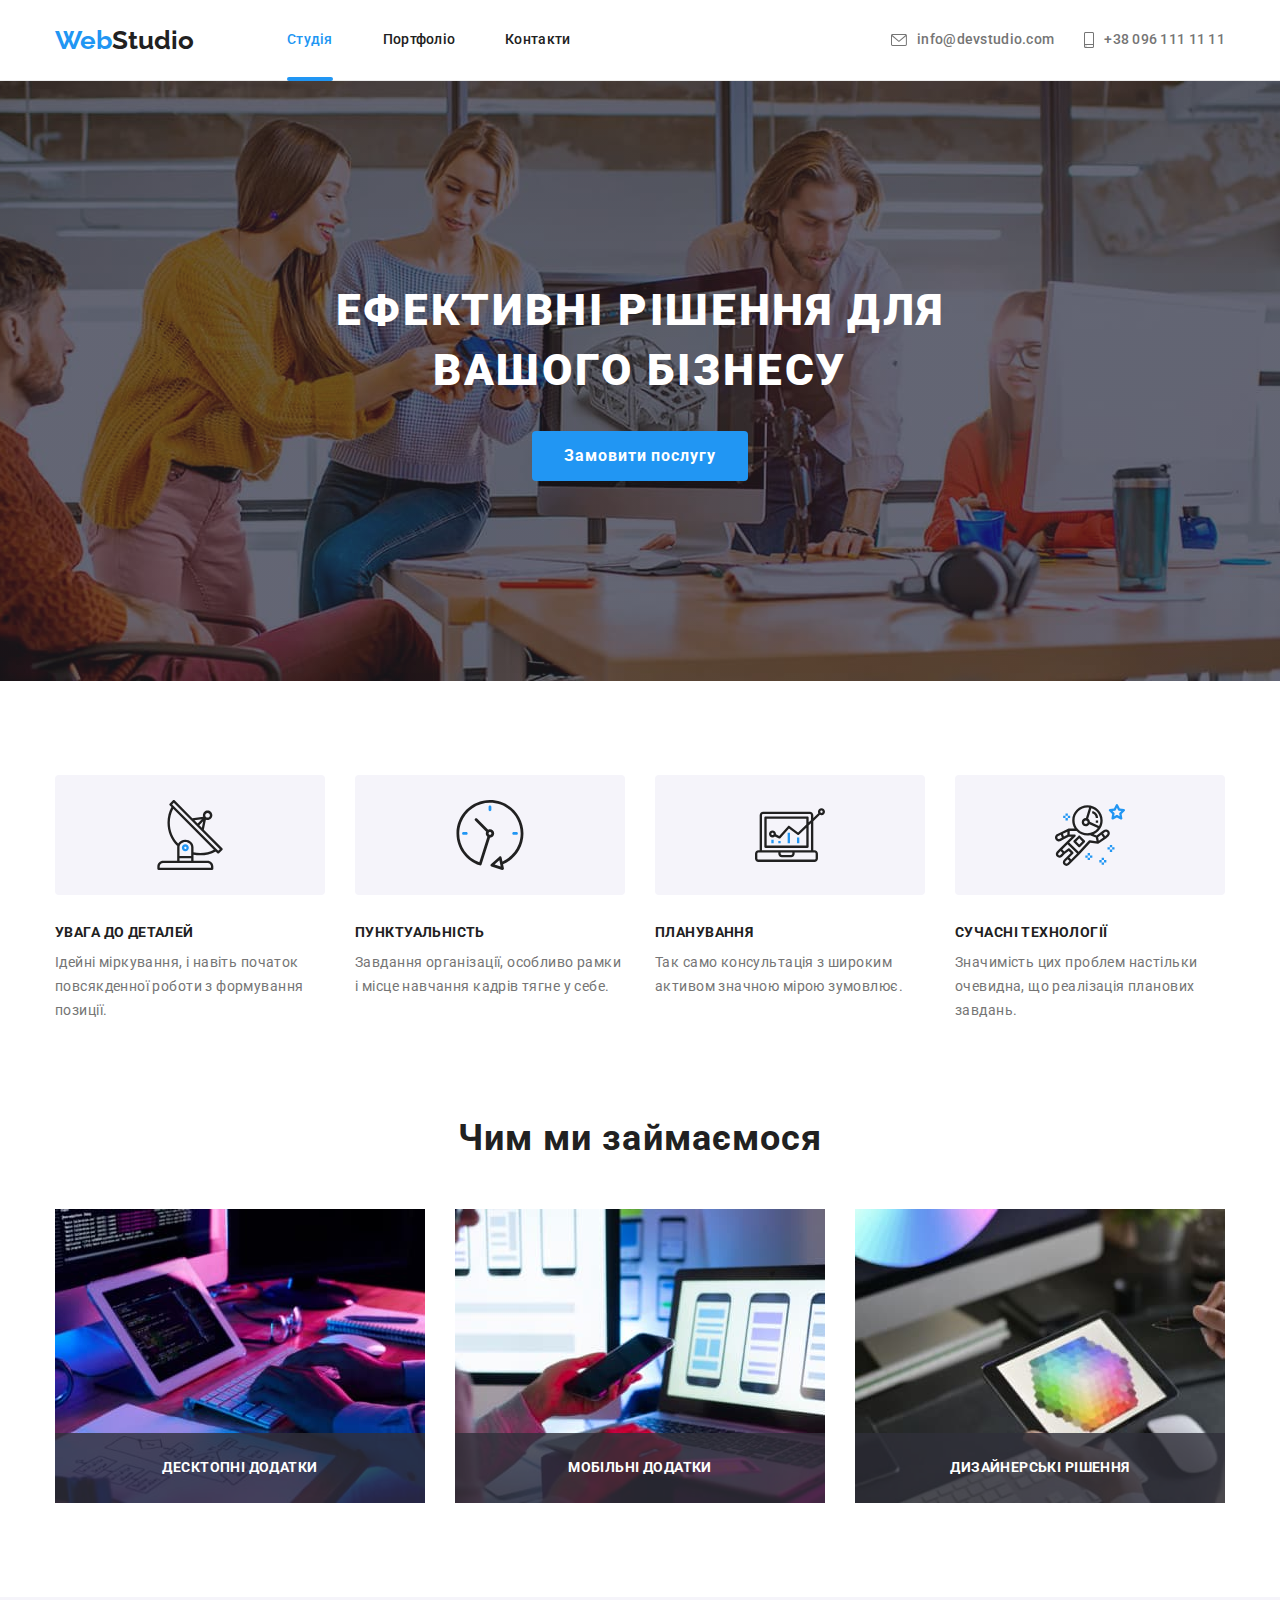
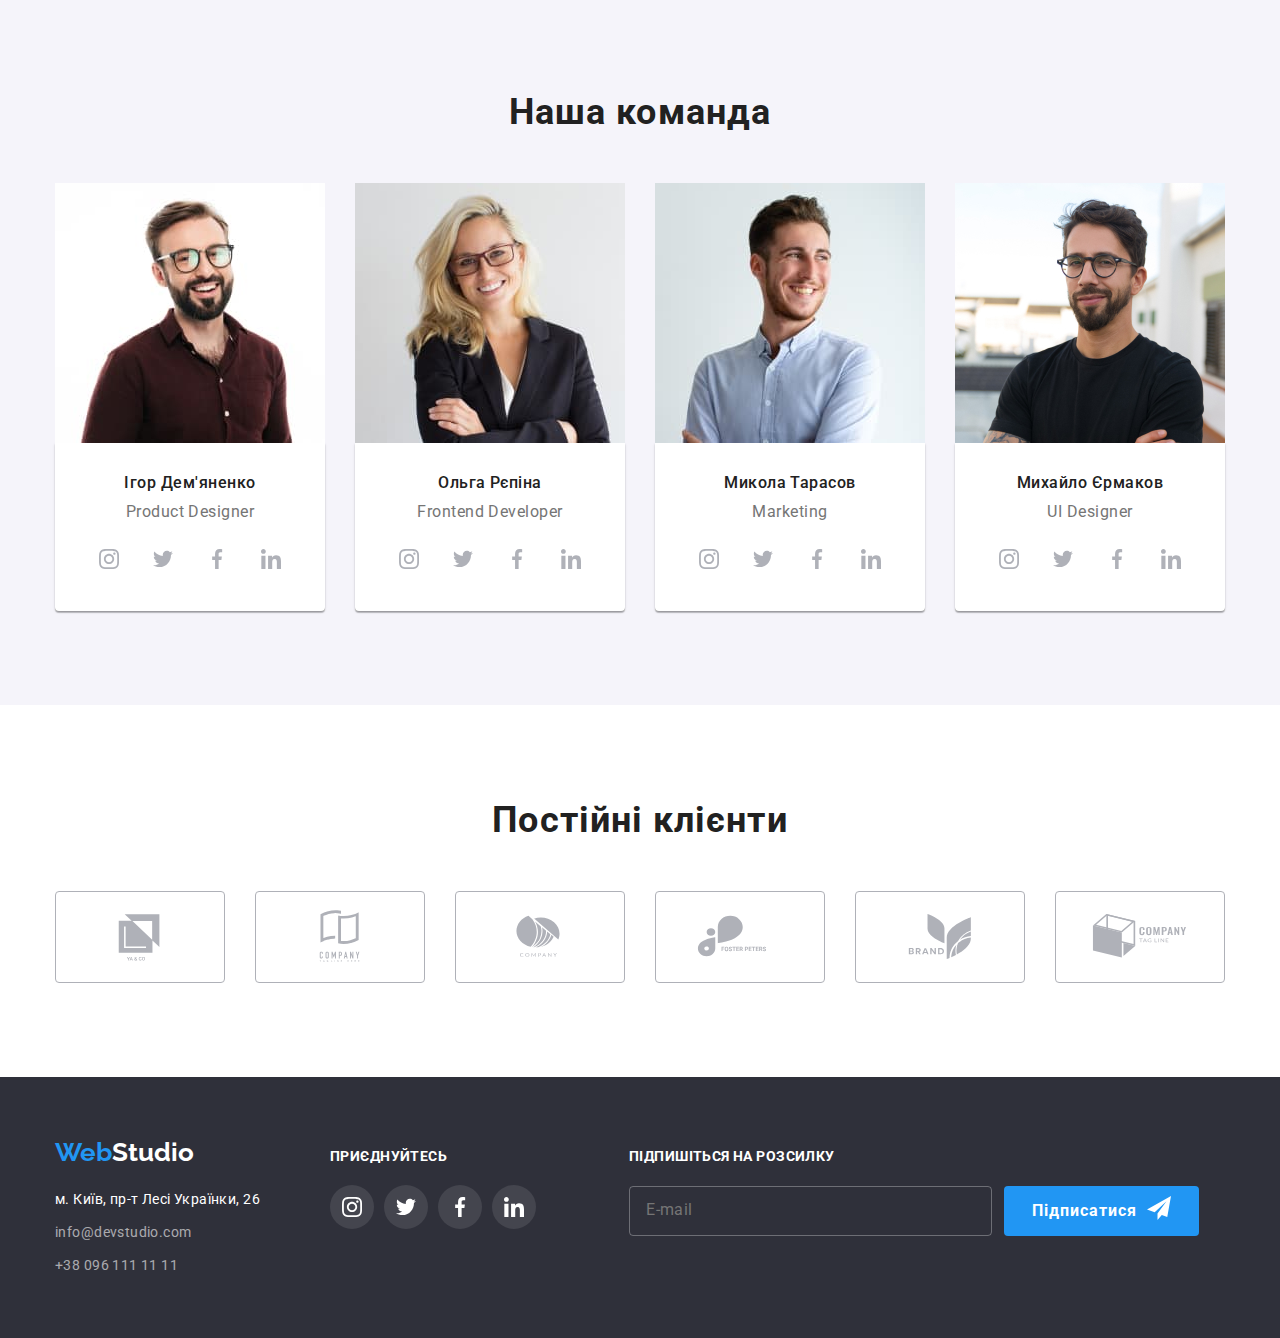
==== index.html @ a30bb97e "day one" ====
<!DOCTYPE html>
<html lang="uk">
  <head>
    <meta charset="UTF-8" />
    <meta http-equiv="X-UA-Compatible" content="IE=edge" />
    <meta name="viewport" content="width=device-width, initial-scale=1.0" />
    <title lang="en">Document</title>
    <link rel="preconnect" href="https://fonts.googleapis.com" />
    <link rel="preconnect" href="https://fonts.gstatic.com" crossorigin />
    <link
      href="https://fonts.googleapis.com/css2?family=Raleway:wght@700&family=Roboto:wght@400;500;700;900&display=swap"
      rel="stylesheet"
    />
    <link
      rel="stylesheet"
      href="https://cdnjs.cloudflare.com/ajax/libs/modern-normalize/1.1.0/modern-normalize.min.css"
    />
    <link rel="stylesheet" href="./css/styles.css" />
  </head>
  <body class="page">
    <header class="page-heder">
      <div class="container-heder container">
        <nav class="page-nav">
          <a href="./index.html" lang="en" class="logo-heder logo link"
            >Web<span class="logo-black">Studio</span></a
          >
          <ul class="site-nav list">
            <li class="menu-item item">
              <a href="" class="menu-link link current">Студія</a>
            </li>
            <li class="menu-item item">
              <a href="./portfolio.html" class="menu-link link">Портфоліо</a>
            </li>
            <li class="menu-item item">
              <a href="" class="menu-link link">Контакти</a>
            </li>
          </ul>
        </nav>
        <ul class="auth-nav list">
          <li class="auth-item">
            <a href="mailto:info@devstudio.com" class="auth-link link"
              ><svg class="auth-icon mail-icon"><use href="./images/symbol-defsnev.svg#icon-mail"></use></svg>info@devstudio.com</a
            >
          </li>
          <li class="auth-item">
            <a href="tel:+380961111111" class="auth-link link"
              ><svg class="auth-icon phone-icon"><use href="./images/symbol-defsnev.svg#icon-phone"></use></svg>+38 096 111 11 11</a
            >
          </li>
        </ul>
      </div>
    </header>
    <main>
      <section class="hero">
          <h1 class="hero-title">Ефективні рішення для вашого бізнесу</h1>
          <button type="button" class="button-hero button " data-modal-open>
            Замовити послугу
          </button>
      </section>
      <section class="peculiarities section">
        <div class="container-peculiarities container">
          <h2 class="peculiarities-title section-title visually-hidden">
            Особливості
          </h2>
          <ul class="peculiarities-list list">
            <li class="peculiarities-item">
              <div class="item-container">
                <svg class="peculiarites-icon"><use href="./images/symbol-defs.svg#icon-antenna"></use></svg></div>
              <h3 class="peculiarities-item-subtitle subtitle">
                увага до деталей
              </h3>
              <p class="peculiarities-item-text text">
                Ідейні міркування, і навіть початок повсякденної роботи з
                формування позиції.
              </p>
            </li>
            <li class="peculiarities-item">
              <div class="item-container">
                <svg class="peculiarites-icon"><use href="./images/symbol-defs.svg#icon-clock"></use></svg></div>
              <h3 class="peculiarities-item-subtitle subtitle">
                пунктуальність
              </h3>
              <p class="peculiarities-item-text text">
                Завдання організації, особливо рамки і місце навчання кадрів
                тягне у себе.
              </p>
            </li>
            <li class="peculiarities-item">
              <div class="item-container">
                <svg class="peculiarites-icon"><use href="./images/symbol-defs.svg#icon-diagram"></use></svg></div>
              <h3 class="peculiarities-item-subtitle subtitle">планування</h3>
              <p class="peculiarities-item-text text">
                Так само консультація з широким активом значною мірою зумовлює.
              </p>
            </li>
            <li class="peculiarities-item">
              <div class="item-container">
                <svg class="peculiarites-icon"><use href="./images/symbol-defs.svg#icon-astronaut"></use></svg></div>
              <h3 class="peculiarities-item-subtitle subtitle">
                сучасні технології
              </h3>
              <p class="peculiarities-item-text text">
                Значимість цих проблем настільки очевидна, що реалізація
                планових завдань.
              </p>
            </li>
          </ul>
        </div>
      </section>
      <section class="about-work section">
        <div class="container">
          <h2 class="about-work-title section-title">Чим ми займаємося</h2>
          <ul class="about-work-list list">
            <li class="about-work-item">
              <div class="thumb"><img
                class="about-work-img"
                src="./images/boxone.jpg"
                alt="співробітник працюе за компьтером"
                width="370"
              />
            <P class="thumb-text">Десктопні додатки</P>
          </div>
            </li>
            <li class="about-work-item">
              <div class="thumb"><img
                class="about-work-img"
                src="./images/boxtwo.jpg"
                alt="співробітник працюе у телефоні"
                width="370"
              />
            <P class="thumb-text">Мобільні додатки</P>
          </div>
            </li>
            <li class="about-work-item">
              <div class="thumb"><img
                class="about-work-img"
                src="./images/boxthree.jpg"
                alt="співробітник працюе у планшеті"
                width="370"
              />
            <P class="thumb-text">Дизайнерські рішення</P>
          </div>
            </li>
          </ul>
        </div>
      </section>
      <section class="our-team section">
        <div class="container">
          <h2 class="our-team-title section-title">Наша команда</h2>
          <ul class="our-team-list list">
            <li class="our-team-item">
              <img
                src="./images/teamone.jpg"
                alt="фото працівника"
                width="270"
                class="our-team-img"
              />
            <div class="team">
                <h3 class="our-team-subtitle subtitle">Ігор Дем'яненко</h3>
                <p lang="en" class="our-team-text text">Product Designer</p>
              <ul class="network-list list">
                <li class="network-item"><a class="network-link" href=""><svg class="network-icon" width="20" height="20">
                  <use href="./images/symbol-defs.svg#icon-instagram"></use>
                </svg></a></li>
                <li class="network-item"><a class="network-link" href=""><svg class="network-icon" width="20" height="20">
                  <use href="./images/symbol-defs.svg#icon-twitter"></use>
                </svg></a></li>
                <li class="network-item"><a class="network-link" href=""><svg class="network-icon" width="20" height="20">
                  <use href="./images/symbol-defs.svg#icon-facebook"></use>
                </svg></a></li>
                <li class="network-item"><a class="network-link" href=""><svg class="network-icon" width="20" height="20">
                  <use href="./images/symbol-defs.svg#icon-linkedin"></use>
                </svg></a></li>
              </ul>
            </div>
            </li>
            <li class="our-team-item">
              <img
                src="./images/teamtwo.jpg"
                alt="фото працівника"
                width="270"
                class="our-team-img"
              />
              <div class="team">
                <h3 class="our-team-subtitle subtitle">Ольга Рєпіна</h3>
                <p lang="en" class="our-team-text text">Frontend Developer</p>
                <ul class="network-list list">
                  <li class="network-item"><a class="network-link" href=""><svg class="network-icon" width="20" height="20">
                    <use href="./images/symbol-defs.svg#icon-instagram"></use>
                  </svg></a></li>
                  <li class="network-item"><a class="network-link" href=""><svg class="network-icon" width="20" height="20">
                    <use href="./images/symbol-defs.svg#icon-twitter"></use>
                  </svg></a></li>
                  <li class="network-item"><a class="network-link" href=""><svg class="network-icon" width="20" height="20">
                    <use href="./images/symbol-defs.svg#icon-facebook"></use>
                  </svg></a></li>
                  <li class="network-item"><a class="network-link" href=""><svg class="network-icon" width="20" height="20">
                    <use href="./images/symbol-defs.svg#icon-linkedin"></use>
                  </svg></a></li>
                 </ul>
              </div>
            </li>
            <li class="our-team-item">
              <img
                src="./images/teamthree.jpg"
                alt="фото працівника"
                width="270"
                class="our-team-img"
              />
              <div class=" team">
                <h3 class="our-team-subtitle subtitle">Микола Тарасов</h3>
                <p lang="en" class="our-team-text text">Marketing</p>
                <ul class="network-list list">
                  <li class="network-item"><a class="network-link" href=""><svg class="network-icon" width="20" height="20">
                    <use href="./images/symbol-defs.svg#icon-instagram"></use>
                  </svg></a></li>
                  <li class="network-item"><a class="network-link" href=""><svg class="network-icon" width="20" height="20">
                    <use href="./images/symbol-defs.svg#icon-twitter"></use>
                  </svg></a></li>
                  <li class="network-item"><a class="network-link" href=""><svg class="network-icon" width="20" height="20">
                    <use href="./images/symbol-defs.svg#icon-facebook"></use>
                  </svg></a></li>
                  <li class="network-item"><a class="network-link" href=""><svg class="network-icon" width="20" height="20">
                    <use href="./images/symbol-defs.svg#icon-linkedin"></use>
                  </svg></a></li>
                 </ul>
              </div>
            </li>
            <li class="our-team-item">
              <img
                src="./images/teamfour.jpg"
                alt="фото працівника"
                width="270"
                class="our-team-img"
              />
              <div class="team">
                <h3 class="our-team-subtitle subtitle">Михайло Єрмаков</h3>
                <p lang="en" class="our-team-text text">UI Designer</p>
                <ul class="network-list list">
                  <li class="network-item"><a class="network-link" href="#"><svg class="network-icon" width="20" height="20">
                    <use href="./images/symbol-defs.svg#icon-instagram"></use>
                  </svg></a></li>
                  <li class="network-item"><a class="network-link" href="#"><svg class="network-icon" width="20" height="20">
                    <use href="./images/symbol-defs.svg#icon-twitter"></use>
                  </svg></a></li>
                  <li class="network-item"><a class="network-link" href="#"><svg class="network-icon" width="20" height="20">
                    <use href="./images/symbol-defs.svg#icon-facebook"></use>
                  </svg></a></li>
                  <li class="network-item"><a class="network-link" href="#"><svg class="network-icon" width="20" height="20">
                    <use href="./images/symbol-defs.svg#icon-linkedin"></use>
                  </svg></a></li>
                 </ul>
              </div>
            </li>
          </ul>
        </div>
      </section>
      <section class="clients-sectoin section">
        <div class="clients-container container">
          <h2 class="section-title">Постійні клієнти</h2>
          <ul class="clients-list list">
            <li class="clients-item"><a class="clients-link" href="#"><svg class="clients-icon" width="106" height="60">
              <use href="./images/symbol-defs.svg#icon-Logoone"></use>
            </svg></a></li>
            <li class="clients-item"><a class="clients-link" href="#"><svg class="clients-icon" width="106" height="60">
              <use href="./images/symbol-defs.svg#icon-Logotwo"></use>
            </svg></a></li>
            <li class="clients-item"><a class="clients-link" href="#"><svg class="clients-icon" width="106" height="60">
              <use href="./images/symbol-defs.svg#icon-Logothree"></use>
            </svg></a></li>
            <li class="clients-item"><a class="clients-link" href="#"><svg class="clients-icon" width="106" height="60">
              <use href="./images/symbol-defs.svg#icon-Logofour"></use>
            </svg></a></li>
            <li class="clients-item"><a class="clients-link" href="#"><svg class="clients-icon" width="106" height="60">
              <use href="./images/symbol-defs.svg#icon-Logofive"></use>
            </svg></a></li>
            <li class="clients-item"><a class="clients-link" href="#"><svg class="clients-icon" width="106" height="60"> 
              <use href="./images/symbol-defs.svg#icon-Logosix"></use>
            </svg></a></li>
          </ul>
        </div>
      </section>
    </main>
    <footer class="footer">
      <div class="container-footer-general container">
      <div class="container-footer">
        <a href="/" lang="en" class="footer-logo logo link"
          >Web<span class="logo-white">Studio</span></a
        >
        <address class="footer-address address">
          <ul class="address-list list">
            <li class="address-item">
              <a
                href="https://goo.gl/maps/VT8MUBx5KfKZdJpg7"
                target="_blank"
                rel="noopener noreferrer"
                class="address-link link"
                >м. Київ, пр-т Лесі Українки, 26</a
              >
            </li>
            <li class="address-item">
              <a
                href="mailto:info@devstudio.com"
                class="address-link-mail address-link link"
                >info@devstudio.com</a
              >
            </li>
            <li class="address-item">
              <a
                href="tel:+380961111111"
                class="address-link-tel address-link link"
                >+38 096 111 11 11</a
              >
            </li>
          </ul>
        </address>
      </div>
      <div class="footer-networks">
        <p class="footer-networks-text text">Приєднуйтесь</p>
        <ul class="footer-networks-list network-list list">
          <li class="footer-networks-item network-item"><a class="footer-networks-link" href="#"><svg class="footer-networks-icon" width="20" height="20">
            <use href="./images/symbol-defs.svg#icon-instagram"></use>
          </svg></a></li>
          <li class="footer-networks-item network-item"><a class="footer-networks-link" href="#"><svg class="footer-networks-icon" width="20" height="20">
            <use href="./images/symbol-defs.svg#icon-twitter"></use>
          </svg></a></li>
          <li class="footer-networks-item network-item"><a class="footer-networks-link" href="#"><svg class="footer-networks-icon" width="20" height="20">
            <use href="./images/symbol-defs.svg#icon-facebook"></use>
          </svg></a></li>
          <li class="footer-networks-item network-item"><a class="footer-networks-link" href="#"><svg class="footer-networks-icon" width="20" height="20">
            <use href="./images/symbol-defs.svg#icon-linkedin"></use>
          </svg></a></li>
      </div>
      <form class="futer-form">
        <label class="futer-form-label">Підпишіться на розсилку
          <div class="block-futer-form">
            <input type="email" name="mail-futer" placeholder="E-mail" >
            <button type="submit" class="button-futer-form button">
               Підписатися 
               <svg class="futer-form-icon" width="24" height="24">
                <use href="./images/symbol-defs.svg#icon-send"></use>
               </svg>
            </button>
          </div>
        </label>
        
      </form>
    </div>
    </footer>
    <div class="backdrop is-hidden" data-modal>
      <div class="modal">
        <button type="button" class="button-modal button" data-modal-close>
          <svg class="icon-modal" width="18" height="18"><use href="./images/symbol-defs.svg#icon-close"></use></svg>
        </button>
        <strong class="backdrop-text text"> Залиште свої дані, ми вам передзвонимо </strong>
        <form class="backdrop-form">
        <div class="form-fild">
          <label class="backdrop-label">
            Ім'я
            <div class="backdrop-icon-wrap">
              <input type="text" name="name" class="backdrop-input">
              <svg class="backdrop-icon" width="18" height="18"><use href="/images/symbol-defs.svg#icon-person"></use></svg>
            </div>
          </label>
        </div>
        <div class="form-fild">
          <label  class="backdrop-label">
            Телефон
            <div class="backdrop-icon-wrap">
              <input type="tel" name="tel" class="backdrop-input">
              <svg class="backdrop-icon" width="18" height="18"><use href="/images/symbol-defs.svg#icon-phone-black"></use></svg>
            </div>
          </label>
        </div>
        <div class="form-fild">
          <label class="backdrop-label">
            Пошта
            <div class="backdrop-icon-wrap">
              <input type="email" name="email" class="backdrop-input">
              <svg class="backdrop-icon" width="18" height="18"><use href="/images/symbol-defs.svg#icon-email-black"></use></svg>
            </div>
          </label>
        </div>
        <label class="backdrop-label-textarea">
          Коментар
          <textarea class="backdrop-textarea" name="comment" placeholder="Введіть текст"></textarea>
        </label>
        <div class="backdrop-checkbox">
          <input type="checkbox" name="checkbox" id="policy">
          <label for="policy" > Погоджуюся з розсилкою та приймаю</label>
          <a href="#" class="backdrop-link">Умови договору</a>
        </div>
        <button type="submit" class="button-backdrop button">Відправити</button>
      </form>
      </div>
    </div>
    <script src="./js/modal.js"></script>
  </body>
</html>
---- css/styles.css ----
:root {
  --primary-font: "Roboto", sans-serif;
  --secondary-font: "Raleway", sans-serif;
  --primary-color: #ffffff;
  --acent-color: #2196f3;
  --acent-color-hover: #188ce8;
  --secondary-color: #2f303a;
  --section-time-color: #f5f4fa;
  --primary-text-color-dark: #757575;
  --primary-text-color-light: #ffffff;
  --secondary-text-color-dark: #212121;
  --secondary-text-color-light: #2196f3;
  --address-link-text-color: rgba(255, 255, 255, 0.6);
}

body {
  background-color: var(--primary-color);
  color: var(--primary-text-color-dark);
  font-family: var(--primary-font);
}
h1,
h2,
h3,
h4,
h5,
h6 {
  margin-top: 0;
  margin-bottom: 0;
}
p {
  margin-top: 0;
  margin-bottom: 0;
}
img {
  display: block;
}
.section {
  padding-top: 94px;
  padding-bottom: 94px;
}
.container {
  width: 1200px;
  padding-left: 15px;
  padding-right: 15px;
  margin-left: auto;
  margin-right: auto;
}
.list {
  list-style: none;
  padding: 0;
  margin: 0;
}
.link {
  text-decoration: none;
}
.button {
  font-family: inherit;
  border-radius: 4px;
  display:flex;
  justify-content: center;
  text-align: center;
  border: 0;
  cursor: pointer;
}
img {
  display: block;
}
.subtitle {
  color: var(--secondary-text-color-dark);
  margin-bottom: 10px;
}
.visually-hidden {
  position: absolute;
  white-space: nowrap;
  width: 1px;
  height: 1px;
  overflow: hidden;
  border: 0;
  padding: 0;
  clip: rect(0 0 0 0);
  clip-path: inset(50%);
  margin: -1px;
}
input {
  background-color: inherit;
  cursor: pointer;
}
/*    heder   */
.page-heder {
  border-bottom: 1px solid #ececec;
}
.container-heder {
  display: flex;
  align-items: center;
}
.logo {
  font-family: var(--secondary-font);
  font-weight: 700;
  font-size: 26px;
  line-height: 1.19;
  color: var(--secondary-text-color-light);
}
.logo-heder {
  display: block;
  margin-right: 93px;
}
.footer-logo {
  display: block;
}
.logo-black {
  color: var(--secondary-text-color-dark);
}
.site-nav {
  display: flex;
}
.site-nav .item:not(:last-child) {
  margin-right: 50px;
}
.link.current {
  color: var(--acent-color);
}
.menu-link {
  position: relative;
  display: block;
  padding: 32px 0;
  font-weight: 500;
  font-size: 14px;
  line-height: 1.14;
  letter-spacing: 0.02em;
  color: var(--secondary-text-color-dark);
  transition: color 250ms cubic-bezier(0.4, 0, 0.2, 1);
}
.menu-link:hover,
.menu-link:focus {
  color: var(--acent-color);
}
.menu-link.current::before {
  content: "";
  position: absolute;
  bottom: -1px;
  left: 0;
  width: 100%;
  height: 4px;
  background: var(--acent-color);
  border-radius: 2px;
}
.page-nav {
  display: flex;
  align-items: center;
}
.auth-nav {
  display: flex;
  justify-content: center;
  margin-left: auto;
}
.auth-item:not(:last-child) {
  margin-right: 30px;
}
.auth-item a {
  color: var(--primary-text-color-dark);
}
.auth-link {
  display: flex;
  justify-content: center;
  align-items: center;
  transition: color 250ms cubic-bezier(0.4, 0, 0.2, 1);
  font-weight: 500;
  font-size: 14px;
  line-height: 1.14;
  letter-spacing: 0.02em;
}
.auth-link:hover,
.auth-link:focus {
  color: var(--secondary-text-color-light);
}
.auth-icon {
  margin-right: 10px;
  fill: currentColor;
}
.mail-icon {
  width: 16px;
  height: 12px;
}
.phone-icon {
  width: 10px;
  height: 16px;
}

.hero {
  background-color: var(--secondary-color);
  text-align: center;
}
.hero-title {
  margin: 0 auto 30px;
  width: 696px;
  color: var(--primary-text-color-light);
  font-weight: 900;
  font-size: 44px;
  line-height: 1.36;
  letter-spacing: 0.06em;
  text-transform: uppercase;
}
.button-hero {
  cursor: pointer;
  margin: 0 auto;
  min-width: 216px;
  padding: 10px 32px;
  transition: background-color 250ms cubic-bezier(0.4, 0, 0.2, 1),
    box-shadow 250ms cubic-bezier(0.4, 0, 0.2, 1);
  font-weight: 700;
  font-size: 16px;
  line-height: 30px;
  letter-spacing: 0.06em;
  color: var(--primary-text-color-light);
  background-color: var(--acent-color);
}
.button-hero:hover,
.button-hero:focus {
  background-color: var(--acent-color-hover);
  box-shadow: 0px 4px 4px rgba(0, 0, 0, 0.15);
}

/*   section   */
.hero {
  padding: 200px 0;
  max-width: 1600px;
  height: 600px;
  margin-left: auto;
  margin-right: auto;
  background-image: linear-gradient(
      to right,
      rgba(47, 48, 58, 0.4),
      rgba(47, 48, 58, 0.4)
    ),
    url("../images/hero.jpg");
  background-repeat: no-repeat;
  background-position: center;
  background-size: cover;
}
/*---modal------*/
.backdrop {
  position: fixed;
  top: 0;
  left: 0;
  width: 100vw;
  height: 100vh;
  background-color: rgba(0, 0, 0, 0.2);
  transition: opacity 250ms cubic-bezier(0.4, 0, 0.2, 1),
    visibility 250ms cubic-bezier(0.4, 0, 0.2, 1);
}
.is-hidden {
  opacity: 0;
  visibility: hidden;
  pointer-events: none;
}
.modal {
  position: absolute;
  top: 50%;
  left: 50%;
  transform: translate(-50%, -50%) scale(1);
  transition: transform 250ms cubic-bezier(0.4, 0, 0.2, 1);
  width: 528px;
  min-height: 581px;
  padding: 40px;
  background: #ffffff;
  box-shadow: 0px 1px 3px rgba(0, 0, 0, 0.12), 0px 1px 1px rgba(0, 0, 0, 0.14),
    0px 2px 1px rgba(0, 0, 0, 0.2);
  border-radius: 4px;
}
.backdrop-form{
  width: 100%;
}
.button-modal {
  position: absolute;
  top: 8px;
  right: 8px;
  display: flex;
  justify-content: center;
  align-items: center;
  width: 30px;
  height: 30px;
  border-radius: 50%;
  color: #000000;
  background-color: inherit;
  border: 1px solid rgba(0, 0, 0, 0.1);
  cursor: pointer;
}
.icon-modal {
  fill: inherit;
  transition: fill 250ms cubic-bezier(0.4, 0, 0.2, 1);
}
.icon-modal:hover,
.icon-modal:focus {
  fill: var(--acent-color);
}
.backdrop.is-hidden .modal {
  transform: translate(-50%, -50%) scale(0);
}
.backdrop-icon-wrap {
  position: relative;
}
.backdrop-icon {
  position: absolute;
  top: 50%;
  left: 12px;
  transform: translateY(-50%);
  transition: fill 250ms cubic-bezier(0.4, 0, 0.2, 1);
}
.backdrop-text {
  margin-bottom: 12px;
  font-weight: 700;
  font-size: 20px;
  line-height: 1.15;
  text-align: center;
  letter-spacing: 0.03em;
  color: var(--secondary-text-color-dark);
}
.form-fild{
  margin-bottom: 10px;
}
.backdrop-label {
  font-size: 12px;
  line-height: 1.17;
  letter-spacing: 0.01em;
}
.backdrop-input {
  width: 100%;
  padding: 11px 42px;
  border: 1px solid rgba(33, 33, 33, 0.2);
  transition: border-color 250ms cubic-bezier(0.4, 0, 0.2, 1);
}
.backdrop-input:hover,
.backdrop-input:focus{
  border-color: var(--acent-color);
}
.backdrop-input:focus+.backdrop-icon,
.backdrop-input:hover+.backdrop-icon{
  fill: var(--acent-color);
}
.backdrop-label-textarea{
  display: flex;
  flex-direction: column;
  font-size: 12px;
line-height: 1.17;
letter-spacing: 0.01em;
}
.backdrop-textarea{
  cursor: pointer;
  padding: 12px 16px;
  height: 120px;
  margin-top: 20px;
  margin-bottom: 20px;
}
.backdrop-checkbox{
  display: flex;
  align-items: center;
  margin-bottom: 30px;
}
.backdrop-checkbox label{
  font-size: 14px;
  line-height: 1.71;
  letter-spacing: 0.03em;
}
.backdrop-link{
  font-size: 14px;
line-height: 1.71;
letter-spacing: 0.03em;
color: var(--acent-color);
}
.button-backdrop{
  font-weight: 700;
font-size: 16px;
line-height: 30px;
letter-spacing: 0.06em;
color: var(--primary-text-color-light);
background: var(--acent-color);
box-shadow: 0px 4px 4px rgba(0, 0, 0, 0.15);
transition: background-color 250ms cubic-bezier(0.4, 0, 0.2, 1);
margin: 0 auto;
padding: 10px 52px;
}
.button-backdrop:hover,
.button-backdrop:focus{
  background: var(--acent-color-hover);
}
.peculiarities {
  padding-bottom: 0;
}
.peculiarities-list {
  display: flex;
}
.peculiarities-item {
  width: 270px;
}
.peculiarities-list .peculiarities-item + .peculiarities-item {
  margin-left: 30px;
}
.item-container {
  width: 270px;
  height: 120px;
  display: flex;
  justify-content: center;
  align-items: center;

  background: #f5f4fa;
  border-radius: 4px;
  margin-bottom: 30px;
}
.peculiarites-icon {
  width: 70px;
  height: 70px;
  background-position: 50% 50%;
}
.peculiarities-item-subtitle {
  font-size: 14px;
  line-height: 1.14;
  letter-spacing: 0.03em;
  text-transform: uppercase;
}
.peculiarities-item-text {
  font-size: 14px;
  line-height: 1.71;
  letter-spacing: 0.03em;
}
.section-title {
  margin-bottom: 50px;
  font-size: 36px;
  line-height: 1.17;
  text-align: center;
  letter-spacing: 0.03em;
  color: var(--secondary-text-color-dark);
}
.thumb {
  position: relative;
}
.thumb-text {
  position: absolute;
  bottom: 0;
  left: 0;
  padding: 27px 0;
  width: 100%;
  font-weight: 700;
  font-size: 14px;
  line-height: 1.14;
  text-align: center;
  letter-spacing: 0.03em;
  text-transform: uppercase;
  background: rgba(47, 48, 58, 0.8);
  color: #ffffff;
}
.about-work-list {
  display: flex;
}
.about-work-list .about-work-item + .about-work-item {
  margin-left: 30px;
}
.our-team-list {
  display: flex;
}
.team {
  border-radius: 0px 0px 4px 4px;
  box-shadow: 0px 1px 3px rgba(0, 0, 0, 0.12), 0px 1px 1px rgba(0, 0, 0, 0.14),
    0px 2px 1px rgba(0, 0, 0, 0.2);
}
.our-team-list .our-team-item + .our-team-item {
  margin-left: 30px;
}
.our-team {
  background-color: var(--section-time-color);
}
.our-team-item {
  background-color: var(--primary-color);
}
.team {
  padding: 30px 0;
}
.network-list {
  display: flex;
}
.our-team-subtitle {
  font-weight: 500;
  font-size: 16px;
  line-height: 1.19;
  text-align: center;
  letter-spacing: 0.03em;
  text-align: center;
}
.our-team-text {
  font-size: 16px;
  line-height: 1.19;
  text-align: center;
  letter-spacing: 0.03em;
  text-align: center;
  margin-bottom: 16px;
}
.network-list {
  display: flex;
  justify-content: center;
  align-items: center;
  /*gap: 10px;*/
}
.network-item {
  width: 44px;
  height: 44px;
}
.network-link {
  display: flex;
  justify-content: center;
  align-items: center;
  transition: background-color 250ms cubic-bezier(0.4, 0, 0.2, 1),
    fill 250ms cubic-bezier(0.4, 0, 0.2, 1);
  width: 100%;
  height: 100%;
  border-radius: 50%;
  fill: #afb1b8;
}
.network-link:hover,
.network-link:focus {
  background-color: var(--acent-color);
  fill: var(--primary-color);
}
.network-list .network-item + .network-item {
  margin-left: 10px;
}
.clients-list {
  display: flex;
  justify-content: center;
  align-items: center;
}
.clients-item {
  width: 170px;
  height: 92px;
}
.clients-link {
  display: flex;
  justify-content: center;
  align-items: center;
  transition: fill 250ms cubic-bezier(0.4, 0, 0.2, 1),
    border-color 250ms cubic-bezier(0.4, 0, 0.2, 1);
  width: 100%;
  height: 100%;
  border: 1px solid #afb1b8;
  border-radius: 4px;
  fill: #afb1b8;
}
.clients-list .clients-item + .clients-item {
  margin-left: 30px;
}
.clients-link:hover,
.clients-link:focus {
  border: 1px solid var(--acent-color);
  fill: var(--acent-color);
}
/*   footer   */
.footer {
  background-color: var(--secondary-color);
  padding: 60px 0;
}
.container-footer-general {
  display: flex;
  align-items: baseline;
  justify-content: flex-start;
}
.container-footer {
  margin-right: 70px;
}
.footer-logo {
  margin-bottom: 20px;
}
.logo-white {
  color: var(--primary-text-color-light);
}
.address-list .address-item + .address-item {
  margin-top: 9px;
}
.address-link {
  font-style: normal;
  font-size: 14px;
  line-height: 1.71;
  letter-spacing: 0.03em;
  color: var(--primary-text-color-light);
  transition: color 250ms cubic-bezier(0.4, 0, 0.2, 1);
}
.address-link:hover,
.address-link:focus {
  color: var(--secondary-text-color-light);
}
.address-link-mail {
  color: var(--address-link-text-color);
}
.address-link-tel {
  color: var(--address-link-text-color);
}
.footer-networks {
  width: 206px;
}
.footer-networks-text {
  font-weight: 700;
  font-size: 14px;
  line-height: 1.14;
  letter-spacing: 0.03em;
  text-transform: uppercase;
  color: var(--primary-color);
  margin-bottom: 20px;
}
.footer-networks-link {
  display: flex;
  justify-content: center;
  align-items: center;
  transition: babackground-color 250ms cubic-bezier(0.4, 0, 0.2, 1);
  width: 100%;
  height: 100%;
  border-radius: 50%;
  fill: var(--primary-color);
  background-color: rgba(255, 255, 255, 0.1);
}
.footer-networks-link:hover,
.footer-networks-link:focus {
  background-color: #2196f3;
}
.futer-form {
  display: block;
  width: 570px;
}
.block-futer-form {
  display: flex;
  margin-top: 20px;
}
.futer-form-label {
  font-weight: 700;
  font-size: 14px;
  line-height: 1.14;
  letter-spacing: 0.03em;
  text-transform: uppercase;
  color: var(--primary-color);
}
.block-futer-form input {
  padding: 15px 16px;
  border: 1px solid rgba(255, 255, 255, 0.3);
  border-radius: 4px;
  width: 100%;
}
.block-futer-form input::placeholder {
  font-size: 16px;
  line-height: 1.25;
  letter-spacing: 0.03em;
  /*color: rgba(255, 255, 255, 0.6);*/
}
.futer-form {
  margin-left: 93px;
}
.button-futer-form {
  margin-left: 12px;
  padding: 10px 28px;
  font-weight: 700;
  font-size: 16px;
  line-height: 1.88;
  letter-spacing: 0.06em;
  color: var(--primary-text-color-light);
  background-color: var(--acent-color);
}
.futer-form-icon {
  margin-left: 10px;
}
/*--------portfolio------------*/
.portfolio-link {
  display: block;
  transition: box-shadow 250ms cubic-bezier(0.4, 0, 0.2, 1);
}
.portfolio-link:hover,
.portfolio-link:focus {
  box-shadow: 0px 1px 1px rgba(0, 0, 0, 0.12), 0px 4px 4px rgba(0, 0, 0, 0.06),
    1px 4px 6px rgba(0, 0, 0, 0.16);
}
.portfolio-nav-list {
  display: flex;
  justify-content: center;
  align-items: center;
  margin-bottom: 50px;
}
.portfolio-nav-list .portfolio-nav-item + .portfolio-nav-item {
  margin-left: 8px;
}
.portfolio-list {
  display: flex;
  flex-wrap: wrap;
}
.portfolio-item {
  width: calc((100% - 60px) / 3);
  margin-right: 30px;
  margin-bottom: 30px;
}
.portfolio-item:nth-last-child(-n + 3) {
  margin-bottom: 0;
}
.portfolio-item:nth-child(3n) {
  margin-right: 0;
}
.portfolio-button {
  transition: color 250ms cubic-bezier(0.4, 0, 0.2, 1),
    background-color 250ms cubic-bezier(0.4, 0, 0.2, 1),
    box-shadow 250ms cubic-bezier(0.4, 0, 0.2, 1);
  min-width: 73px;
  padding: 6px 22px;
  font-weight: 500;
  font-size: 16px;
  line-height: 1.6;
  letter-spacing: 0.03em;
  color: var(--secondary-text-color-dark);
  background-color: var(--section-time-color);
  cursor: pointer;
  border-radius: 4px;
}
.portfolio-button:hover,
.portfolio-button:focus {
  color: var(--primary-text-color-light);
  background-color: var(--acent-color);
  box-shadow: 0px 3px 1px rgba(0, 0, 0, 0.1), 0px 1px 2px rgba(0, 0, 0, 0.08),
    0px 2px 2px rgba(0, 0, 0, 0.12);
}
.portfolio-container {
  padding: 20px 24px;
}
.portfolio-item-subtitle {
  margin-bottom: 4px;
  font-size: 18px;
  line-height: 2;
  letter-spacing: 0.06em;
}
.portfolio-item-text {
  font-size: 16px;
  line-height: 1.88;
  letter-spacing: 0.03em;
  color: var(--primary-text-color-dark);
}
.portfolio-thumb {
  position: relative;
  overflow: hidden;
}
.portfolio-text {
  position: absolute;
  top: 0;
  margin: 0;
  height: 100%;
  transform: translateY(100%);
  transition: transform 250ms cubic-bezier(0.4, 0, 0.2, 1);
  font-size: 18px;
  line-height: 1.56;
  letter-spacing: 0.03em;
  color: var(--primary-color);
  padding: 63px 24px;
  background-color: var(--acent-color);
  overflow: auto;
  pointer-events: none;
}
.portfolio-link:hover .portfolio-text,
.portfolio-link:focus .portfolio-text {
  transform: translateY(0);
}

/* цвет основного текста #757575 */
/* вторичный цвет текста #212121 */
/* белый цвет #FFFFFF */
/* цвет акцента #2196F3*/
/* ченый для логотипа #000000 */
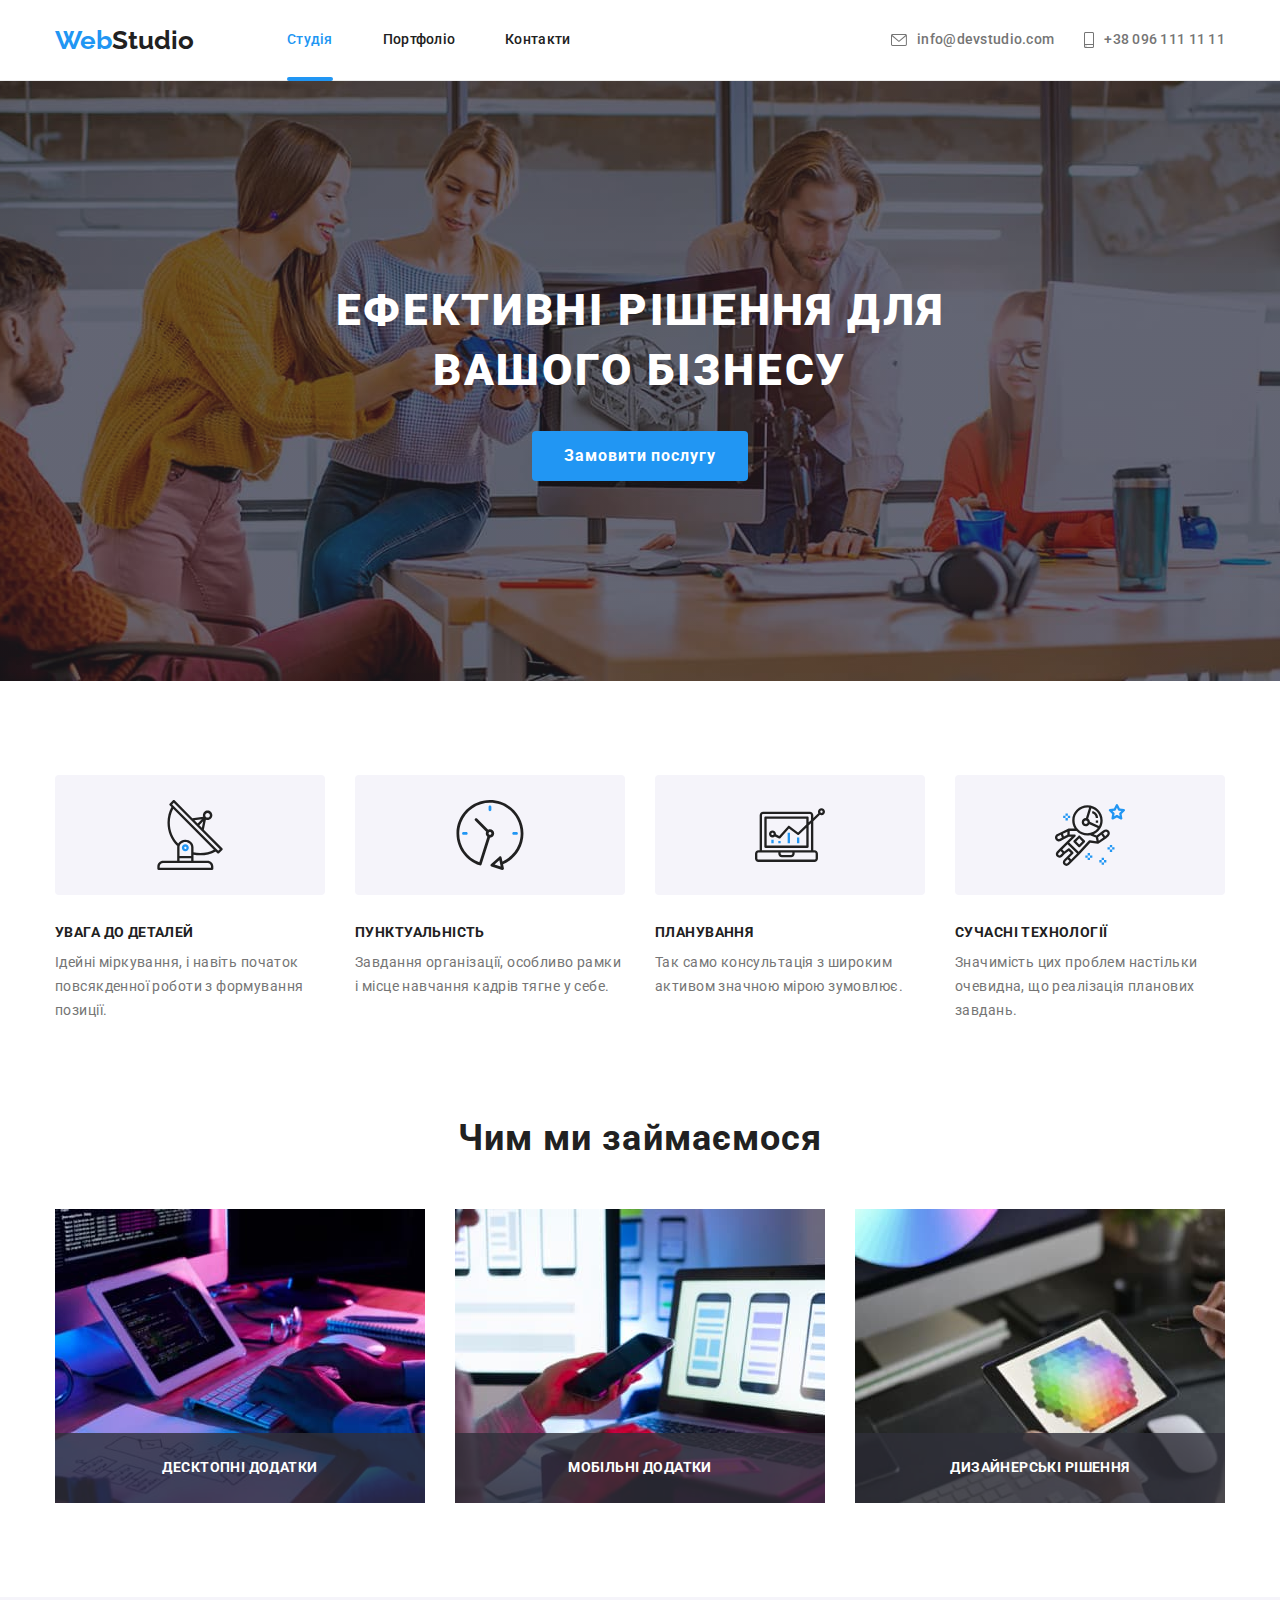
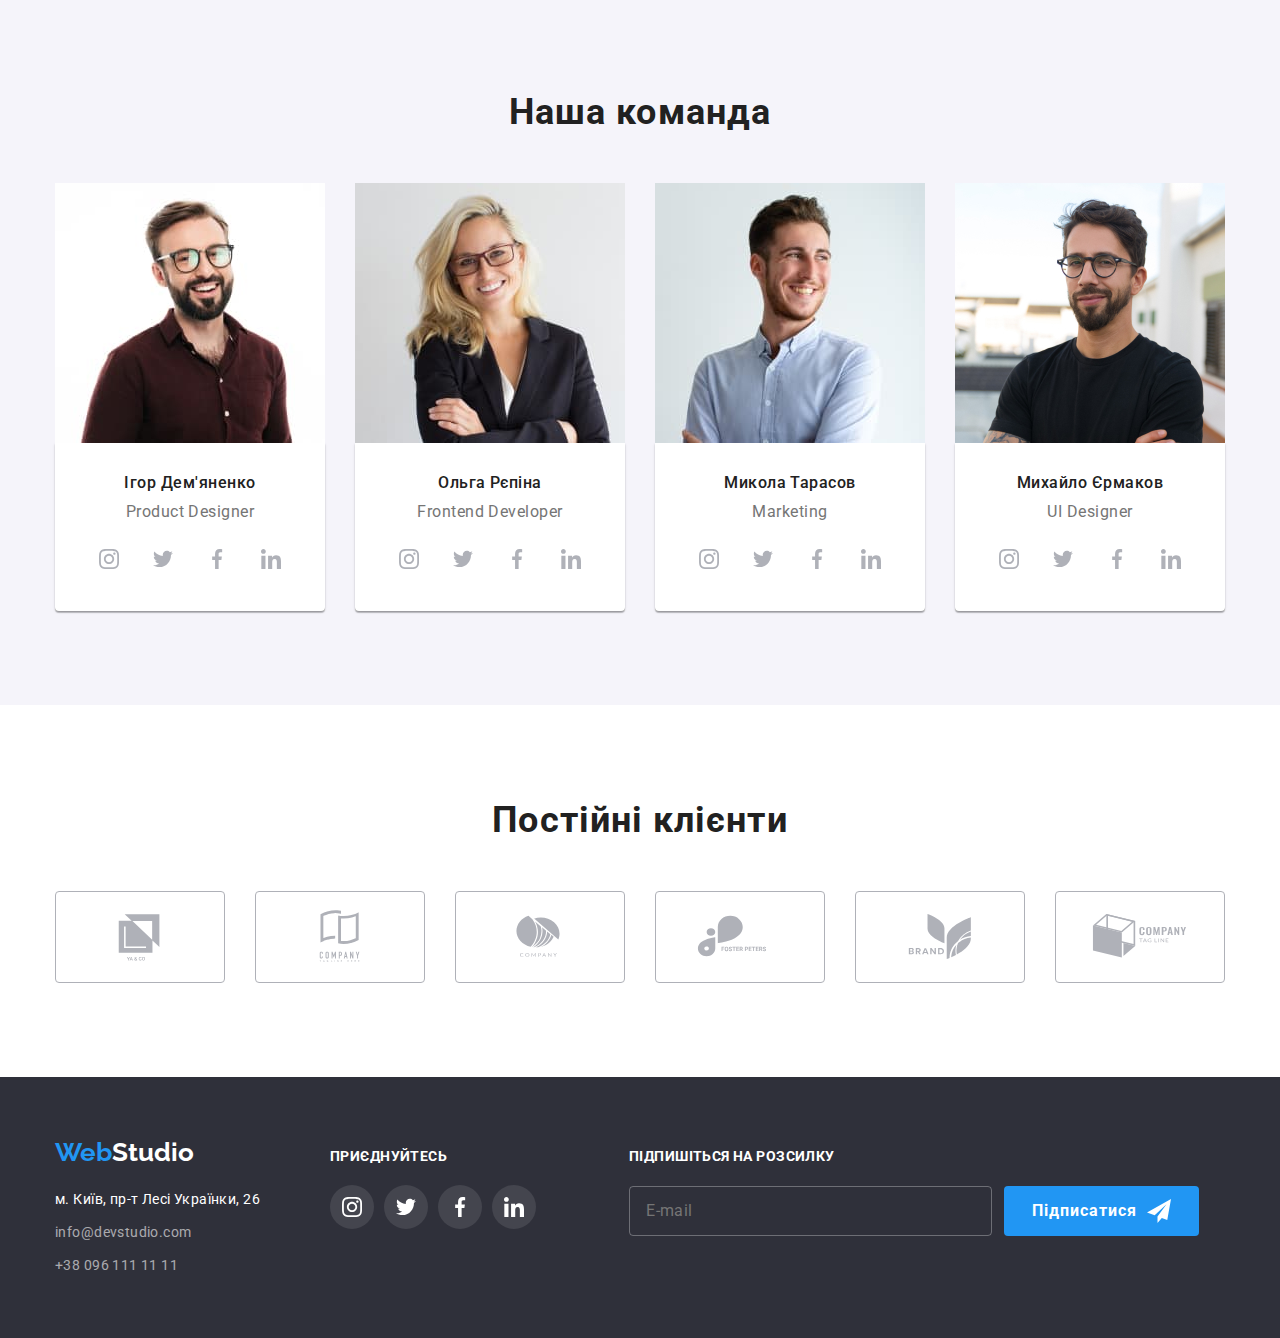
==== commit 09577d70: "finaly" ====
--- a/index.html
+++ b/index.html
@@ -332,18 +332,16 @@
           </svg></a></li>
       </div>
       <form class="futer-form">
-        <label class="futer-form-label">Підпишіться на розсилку
+        <label for="mail-futer" class="futer-form-label">Підпишіться на розсилку </label>
           <div class="block-futer-form">
-            <input type="email" name="mail-futer" placeholder="E-mail" >
+            <input id="mail-futer" class="futer-form-input" type="email" name="mail-futer" placeholder="E-mail" >
             <button type="submit" class="button-futer-form button">
-               Підписатися 
-               <svg class="futer-form-icon" width="24" height="24">
-                <use href="./images/symbol-defs.svg#icon-send"></use>
-               </svg>
-            </button>
+              Підписатися
+             <svg class="futer-form-icon" width="24" height="24">
+              <use href="./images/symbol-defs.svg#icon-send"></use>
+             </svg>
+          </button>
           </div>
-        </label>
-        
       </form>
     </div>
     </footer>
@@ -354,42 +352,33 @@
         </button>
         <strong class="backdrop-text text"> Залиште свої дані, ми вам передзвонимо </strong>
         <form class="backdrop-form">
-        <div class="form-fild">
-          <label class="backdrop-label">
-            Ім'я
+          <label for="backdrop-name" class="backdrop-label"> Ім'я </label>
             <div class="backdrop-icon-wrap">
-              <input type="text" name="name" class="backdrop-input">
+              <input id="backdrop-name" type="text" name="name" class="backdrop-input">
               <svg class="backdrop-icon" width="18" height="18"><use href="/images/symbol-defs.svg#icon-person"></use></svg>
             </div>
-          </label>
-        </div>
-        <div class="form-fild">
-          <label  class="backdrop-label">
-            Телефон
+          <label for="backdrop-tel" class="backdrop-label">Телефон</label>
             <div class="backdrop-icon-wrap">
-              <input type="tel" name="tel" class="backdrop-input">
+              <input id="backdrop-tel" type="tel" name="tel" class="backdrop-input">
               <svg class="backdrop-icon" width="18" height="18"><use href="/images/symbol-defs.svg#icon-phone-black"></use></svg>
             </div>
-          </label>
-        </div>
-        <div class="form-fild">
-          <label class="backdrop-label">
-            Пошта
+          <label for="backdrop-email" class="backdrop-label">Пошта</label>
             <div class="backdrop-icon-wrap">
-              <input type="email" name="email" class="backdrop-input">
+              <input id="backdrop-email" type="email" name="email" class="backdrop-input">
               <svg class="backdrop-icon" width="18" height="18"><use href="/images/symbol-defs.svg#icon-email-black"></use></svg>
             </div>
-          </label>
-        </div>
         <label class="backdrop-label-textarea">
           Коментар
           <textarea class="backdrop-textarea" name="comment" placeholder="Введіть текст"></textarea>
         </label>
-        <div class="backdrop-checkbox">
-          <input type="checkbox" name="checkbox" id="policy">
-          <label for="policy" > Погоджуюся з розсилкою та приймаю</label>
-          <a href="#" class="backdrop-link">Умови договору</a>
-        </div>
+          <label class="checkbox-label">
+            <input class="checkbox" type="checkbox" name="checkbox">
+              <svg class="checkbox-icon" width="15" height="15">
+                <use href="./images/symbol-defs.svg#icon-Vector"></use>
+              </svg>
+            <span class="span-lable">Погоджуюся з розсилкою та приймаю</span>
+            <a href="#" class="backdrop-link">Умови договору</a>
+          </label>
         <button type="submit" class="button-backdrop button">Відправити</button>
       </form>
       </div>
--- a/css/styles.css
+++ b/css/styles.css
@@ -56,9 +56,9 @@
 .button {
   font-family: inherit;
   border-radius: 4px;
-  display:flex;
-  justify-content: center;
-  text-align: center;
+  display: flex;
+  justify-content: center;
+  align-items: center;
   border: 0;
   cursor: pointer;
 }
@@ -267,7 +267,7 @@
     0px 2px 1px rgba(0, 0, 0, 0.2);
   border-radius: 4px;
 }
-.backdrop-form{
+.backdrop-form {
   width: 100%;
 }
 .button-modal {
@@ -298,6 +298,8 @@
 }
 .backdrop-icon-wrap {
   position: relative;
+  margin-top: 4px;
+  margin-bottom: 10px;
 }
 .backdrop-icon {
   position: absolute;
@@ -307,6 +309,8 @@
   transition: fill 250ms cubic-bezier(0.4, 0, 0.2, 1);
 }
 .backdrop-text {
+  margin: 0 auto;
+  display: block;
   margin-bottom: 12px;
   font-weight: 700;
   font-size: 20px;
@@ -315,72 +319,94 @@
   letter-spacing: 0.03em;
   color: var(--secondary-text-color-dark);
 }
-.form-fild{
-  margin-bottom: 10px;
-}
 .backdrop-label {
   font-size: 12px;
   line-height: 1.17;
   letter-spacing: 0.01em;
 }
 .backdrop-input {
+  outline: transparent;
   width: 100%;
   padding: 11px 42px;
   border: 1px solid rgba(33, 33, 33, 0.2);
   transition: border-color 250ms cubic-bezier(0.4, 0, 0.2, 1);
 }
 .backdrop-input:hover,
-.backdrop-input:focus{
-  border-color: var(--acent-color);
-}
-.backdrop-input:focus+.backdrop-icon,
-.backdrop-input:hover+.backdrop-icon{
+.backdrop-input:focus {
+  border: 1px solid var(--acent-color);
+}
+.backdrop-input:focus + .backdrop-icon,
+.backdrop-input:hover + .backdrop-icon {
   fill: var(--acent-color);
 }
-.backdrop-label-textarea{
+.backdrop-label-textarea {
   display: flex;
   flex-direction: column;
+  margin-bottom: 20px;
   font-size: 12px;
-line-height: 1.17;
-letter-spacing: 0.01em;
-}
-.backdrop-textarea{
+  line-height: 1.17;
+  letter-spacing: 0.01em;
+}
+.backdrop-textarea {
   cursor: pointer;
   padding: 12px 16px;
   height: 120px;
-  margin-top: 20px;
-  margin-bottom: 20px;
-}
-.backdrop-checkbox{
-  display: flex;
-  align-items: center;
+  margin-top: 4px;
+  border: 1px solid rgba(33, 33, 33, 0.2);
+  border-radius: 4px;
+}
+.backdrop-textarea:focus,
+.backdrop-textarea:hover {
+  outline: transparent;
+  border: 1px solid var(--acent-color);
+}
+.checkbox-label {
+  display: flex;
+  align-items: center;
+  justify-content: center;
   margin-bottom: 30px;
-}
-.backdrop-checkbox label{
   font-size: 14px;
   line-height: 1.71;
   letter-spacing: 0.03em;
 }
-.backdrop-link{
-  font-size: 14px;
-line-height: 1.71;
-letter-spacing: 0.03em;
-color: var(--acent-color);
-}
-.button-backdrop{
+.checkbox {
+  appearance: none;
+  position: absolute;
+}
+.checkbox-icon {
+  border: 2px solid var(--secondary-text-color-dark);
+  border-radius: 2px;
+  margin-right: 8px;
+  transition: background-color 250ms cubic-bezier(0.4, 0, 0.2, 1),
+    border-color 250ms cubic-bezier(0.4, 0, 0.2, 1);
+}
+.span-lable {
+  margin-right: 8px;
+}
+.checkbox:checked + .checkbox-icon {
+  border-color: var(--acent-color);
+  background-color: var(--acent-color);
+}
+.backdrop-link {
+  font-size: 14px;
+  line-height: 1.71;
+  letter-spacing: 0.03em;
+  color: var(--acent-color);
+}
+.button-backdrop {
   font-weight: 700;
-font-size: 16px;
-line-height: 30px;
-letter-spacing: 0.06em;
-color: var(--primary-text-color-light);
-background: var(--acent-color);
-box-shadow: 0px 4px 4px rgba(0, 0, 0, 0.15);
-transition: background-color 250ms cubic-bezier(0.4, 0, 0.2, 1);
-margin: 0 auto;
-padding: 10px 52px;
+  font-size: 16px;
+  line-height: 30px;
+  letter-spacing: 0.06em;
+  color: var(--primary-text-color-light);
+  background: var(--acent-color);
+  box-shadow: 0px 4px 4px rgba(0, 0, 0, 0.15);
+  transition: background-color 250ms cubic-bezier(0.4, 0, 0.2, 1);
+  margin: 0 auto;
+  padding: 10px 52px;
 }
 .button-backdrop:hover,
-.button-backdrop:focus{
+.button-backdrop:focus {
   background: var(--acent-color-hover);
 }
 .peculiarities {
@@ -618,13 +644,15 @@
 .footer-networks-link:focus {
   background-color: #2196f3;
 }
-.futer-form {
-  display: block;
+.futer-form-icon {
+  background-size: cover;
+}
+.block-futer-form {
+  display: flex;
+  align-items: center;
+  justify-content: center;
+  margin-top: 20px;
   width: 570px;
-}
-.block-futer-form {
-  display: flex;
-  margin-top: 20px;
 }
 .futer-form-label {
   font-weight: 700;
@@ -634,13 +662,19 @@
   text-transform: uppercase;
   color: var(--primary-color);
 }
-.block-futer-form input {
+.futer-form-input {
+  width: 100%;
   padding: 15px 16px;
   border: 1px solid rgba(255, 255, 255, 0.3);
   border-radius: 4px;
-  width: 100%;
-}
-.block-futer-form input::placeholder {
+  outline: transparent;
+  transition: border 250ms cubic-bezier(0.4, 0, 0.2, 1);
+}
+.futer-form-input:hover,
+.futer-form-input:focus {
+  border: 1px solid var(--acent-color);
+}
+.futer-form-input::placeholder {
   font-size: 16px;
   line-height: 1.25;
   letter-spacing: 0.03em;
